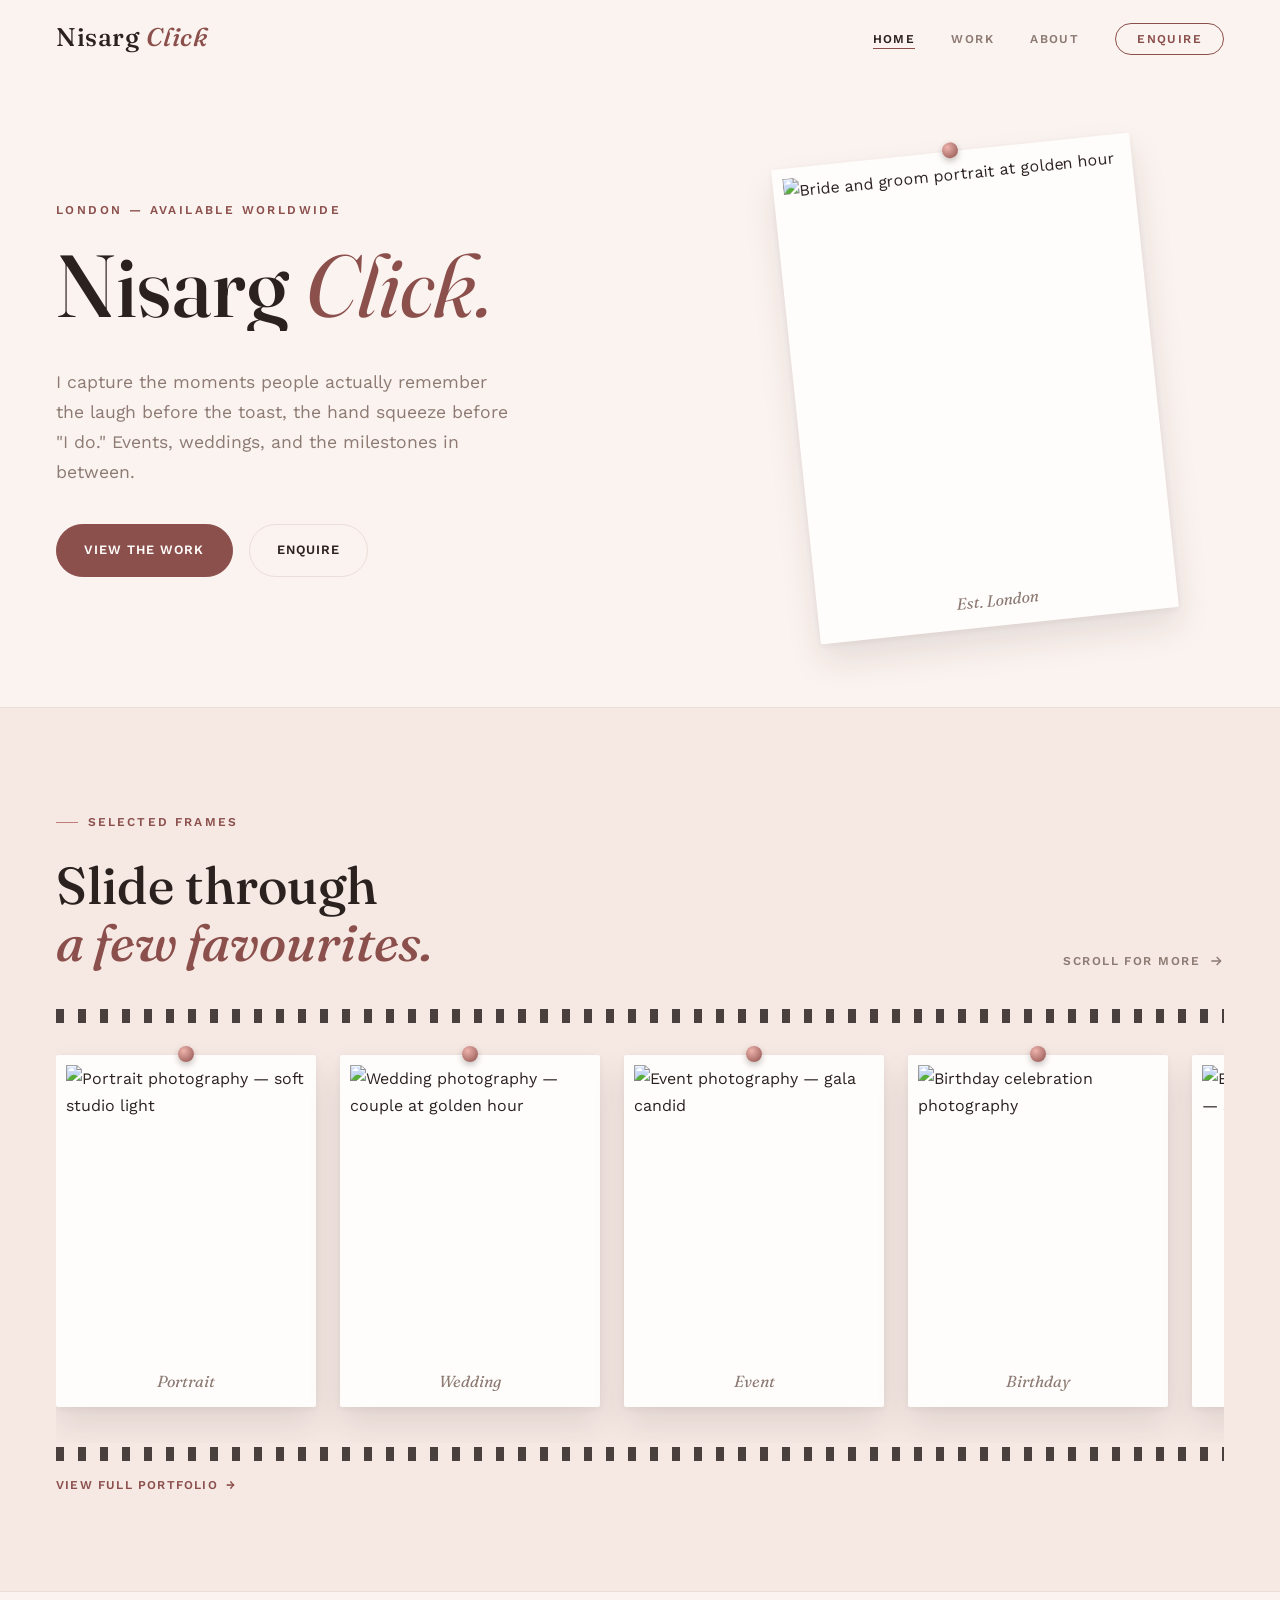
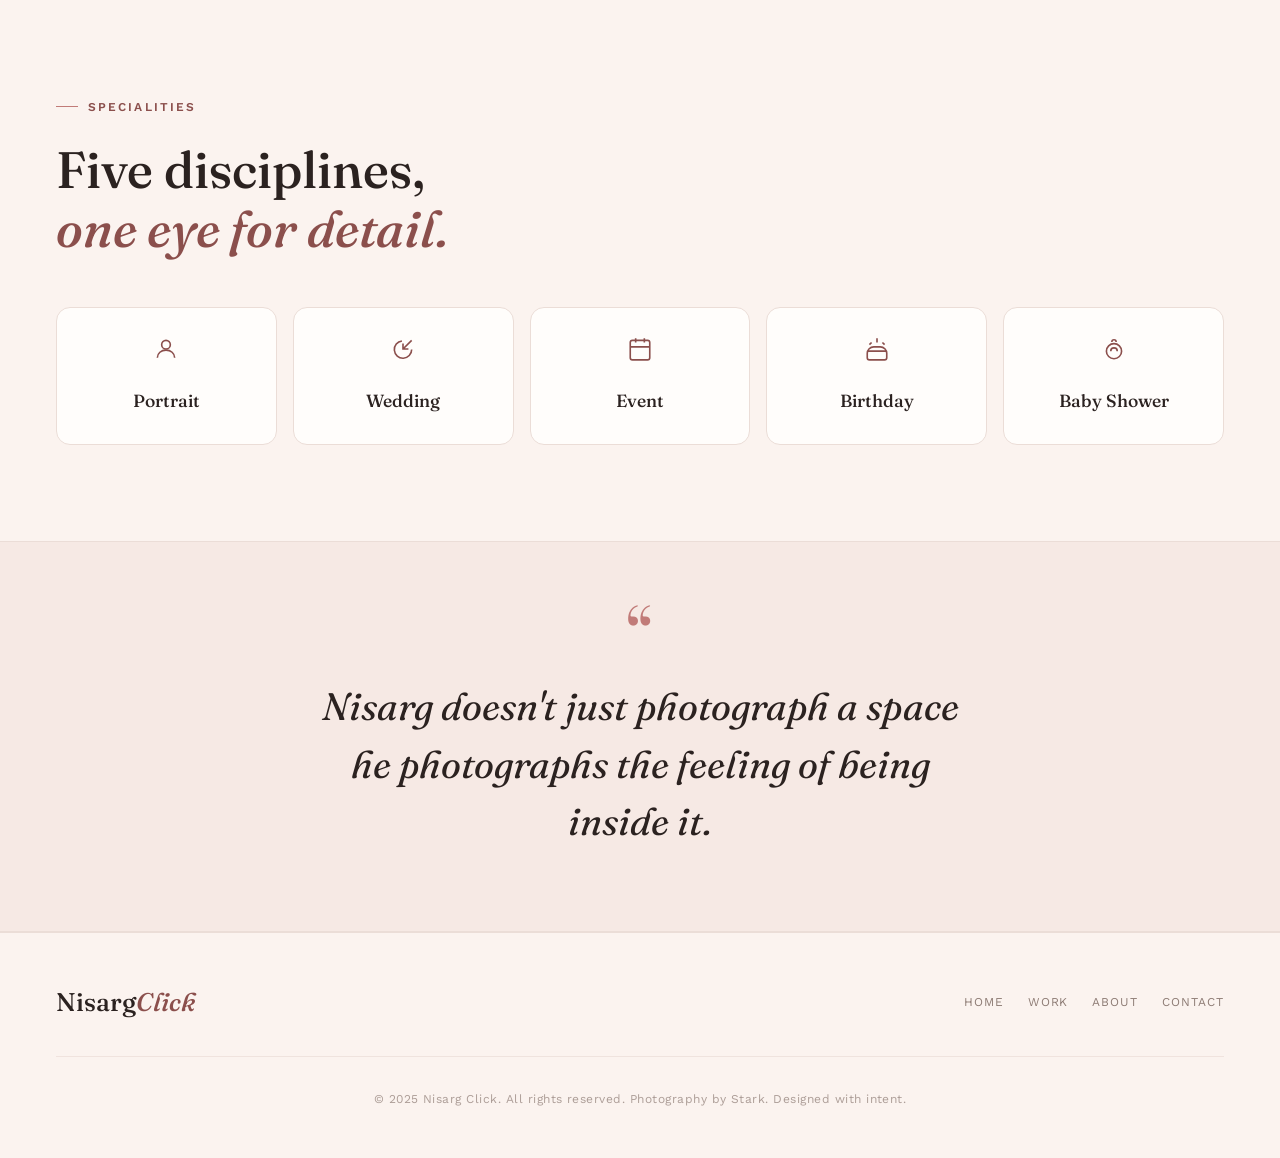
==== index.html @ e5331937 "Add files via upload" ====
<!DOCTYPE html>
<!--
  Nisarg CLICK — Photography Portfolio (v2 redesign)
  ====================================================
  Pages: index.html (Home) · portfolio.html (Work, filterable) · about.html (About + Contact)
  Palette: blush/rose on porcelain white. Type: Fraunces + Work Sans.
  Signature: instant-print photo frames + light-leak reveal + a literal
  scrollable 35mm "slide" filmstrip for featured work.
-->
<html lang="en">
<head>
  <meta charset="UTF-8" />
  <meta name="viewport" content="width=device-width, initial-scale=1.0" />
  <meta name="view-transition" content="same-origin" />

  <title>Nisarg Click | Professional Photography in London</title>
  <meta name="description" content="Nisarg Click — photography for portraits, weddings, events, birthdays, baby showers, and product. Based in London. Available worldwide." />
  <link rel="canonical" href="https://www.nisargclick.com/" />

  <meta property="og:type" content="website" />
  <meta property="og:title" content="Nisarg Click | Professional Photography" />
  <meta property="og:description" content="Photography for portraits, weddings, events, birthdays, baby showers, and product. Based in London." />
  <meta property="og:image" content="https://www.nisargclick.com/Weddings/1.avif" />
  <meta property="og:url" content="https://www.nisargclick.com/" />
  <meta property="og:site_name" content="Nisarg Click" />

  <meta name="twitter:card" content="summary_large_image" />
  <meta name="twitter:title" content="Nisarg Click | Professional Photography" />
  <meta name="twitter:description" content="Photography for portraits, weddings, events, birthdays, baby showers, and product." />
  <meta name="twitter:image" content="https://www.nisargclick.com/Weddings/1.avif" />

  <script type="application/ld+json">
  {
    "@context": "https://schema.org",
    "@type": ["LocalBusiness", "ProfessionalService"],
    "name": "Nisarg Click",
    "description": "Photography studio specialising in portraits, weddings, events, birthdays, baby showers, and product photography.",
    "url": "https://www.nisargclick.com/",
    "telephone": "+44 20 7946 0123",
    "email": "nisargclick@gmail.com",
    "address": {
      "@type": "PostalAddress",
      "streetAddress": "12 Mercer Street",
      "addressLocality": "London",
      "postalCode": "WC2H 9QA",
      "addressCountry": "GB"
    },
    "geo": { "@type": "GeoCoordinates", "latitude": 51.5138, "longitude": -0.1266 },
    "openingHours": "Mo-Fr 09:00-18:00",
    "priceRange": "£££",
    "sameAs": ["https://www.instagram.com/nisargclick/", "https://www.behance.net/nisargclick"]
  }
  </script>

  <link rel="preconnect" href="https://fonts.googleapis.com" />
  <link rel="preconnect" href="https://fonts.gstatic.com" crossorigin />
  <link href="https://fonts.googleapis.com/css2?family=Fraunces:ital,opsz,wght@0,9..144,300;0,9..144,400;0,9..144,500;0,9..144,600;1,9..144,400;1,9..144,500&family=Work+Sans:ital,wght@0,300;0,400;0,500;0,600;1,400&display=swap" rel="stylesheet" />

  <link rel="stylesheet" href="styles.css" />
</head>
<body>

  <!-- ─── NAVIGATION ─── -->
  <header class="site-nav" id="site-nav" role="banner" aria-label="Main navigation">
    <a href="index.html" class="nav-logo">Nisarg <em>Click</em></a>
    <nav aria-label="Primary">
      <ul class="nav-links" id="nav-links">
        <li><a href="index.html" class="active">Home</a></li>
        <li><a href="portfolio.html">Work</a></li>
        <li><a href="about.html">About</a></li>
        <li><a href="about.html#contact" class="nav-cta">Enquire</a></li>
      </ul>
    </nav>
    <button class="nav-toggle" id="nav-toggle" aria-label="Toggle menu" aria-expanded="false">
      <span></span><span></span><span></span>
    </button>
  </header>

  <main id="main">

    <!-- ─── HERO ─── -->
    <section class="hero" id="hero" aria-label="Hero — Nisarg Click Photography">
      <div class="container hero-grid">
        <div>
          <p class="hero-eyebrow" id="hero-eyebrow">London — Available Worldwide</p>
          <h1 class="hero-title" aria-label="Nisarg Click">
            <span class="word"><span class="word-inner" id="hw-1">Nisarg</span></span>&#32;
            <span class="word"><span class="word-inner" id="hw-2"><em>Click.</em></span></span>
          </h1>
          <p class="hero-tagline" id="hero-tagline">
            I capture the moments people actually remember the laugh before the 
            toast, the hand squeeze before "I do." Events, weddings, and the 
            milestones in between.
          </p>
          <div class="hero-actions" id="hero-actions">
            <a href="portfolio.html" class="btn btn-solid">View the Work</a>
            <a href="about.html#contact" class="btn btn-ghost">Enquire</a>
          </div>
        </div>

        <div class="hero-visual" id="hero-visual" style="--tilt:-3deg">
          <div class="print-frame">
            <div class="frame-inner">
              <img src="./Weddings/1.avif" alt="Bride and groom portrait at golden hour" loading="lazy" decoding="async" fetchpriority="high" width="800" height="1000" />
            </div>
            <div class="print-pin" aria-hidden="true"></div>
            <span class="print-caption">Est. London</span>
          </div>
        </div>
      </div>
    </section>

    <!-- ─── FILMSTRIP — FEATURED WORK ─── -->
    <section class="filmstrip-section" aria-label="Featured work, scrollable filmstrip">
      <div class="container">
        <div class="filmstrip-header">
          <div class="reveal">
            <span class="section-label">Selected Frames</span>
            <h2 class="filmstrip-title">Slide through<br><em>a few favourites.</em></h2>
          </div>
          <span class="filmstrip-hint reveal">
            Scroll for more
            <svg viewBox="0 0 24 24" fill="none" stroke="currentColor" stroke-width="2" aria-hidden="true"><path d="M5 12h14M13 6l6 6-6 6"/></svg>
          </span>
        </div>

        <div class="filmstrip-rail">
          <div class="filmstrip-track" role="list" aria-label="Scrollable featured images">

            <div class="filmstrip-frame" role="listitem">
              <div class="print-frame" style="--tilt:0deg">
                <div class="frame-inner">
                  <img src="./Portrait/2.avif" alt="Portrait photography — soft studio light" loading="lazy" decoding="async" fetchpriority="low" width="800" height="1000" />
                </div>
                <div class="print-pin" aria-hidden="true"></div>
                <span class="print-caption">Portrait</span>
              </div>
            </div>

            <div class="filmstrip-frame" role="listitem">
              <div class="print-frame" style="--tilt:0deg">
                <div class="frame-inner">
                  <img src="./Weddings/2.avif" alt="Wedding photography — couple at golden hour" loading="lazy" decoding="async" fetchpriority="low" width="800" height="1000" />
                </div>
                <div class="print-pin" aria-hidden="true"></div>
                <span class="print-caption">Wedding</span>
              </div>
            </div>

            <div class="filmstrip-frame" role="listitem">
              <div class="print-frame" style="--tilt:0deg">
                <div class="frame-inner">
                  <img src="./Event/1.jpg" alt="Event photography — gala candid" loading="lazy" decoding="async" fetchpriority="low" width="800" height="1000" />
                </div>
                <div class="print-pin" aria-hidden="true"></div>
                <span class="print-caption">Event</span>
              </div>
            </div>

            <div class="filmstrip-frame" role="listitem">
              <div class="print-frame" style="--tilt:0deg">
                <div class="frame-inner">
                  <img src="./Birthday/1.jpg" alt="Birthday celebration photography" loading="lazy" decoding="async" fetchpriority="low" width="800" height="1000" />
                </div>
                <div class="print-pin" aria-hidden="true"></div>
                <span class="print-caption">Birthday</span>
              </div>
            </div>

            <div class="filmstrip-frame" role="listitem">
              <div class="print-frame" style="--tilt:0deg">
                <div class="frame-inner">
                  <img src="./Baby/1.jpg" alt="Baby shower photography — soft pastel decor" loading="lazy" decoding="async" fetchpriority="low" width="800" height="1000" />
                </div>
                <div class="print-pin" aria-hidden="true"></div>
                <span class="print-caption">Baby Shower</span>
              </div>
            </div>

            <!-- <div class="filmstrip-frame" role="listitem">
              <div class="print-frame" style="--tilt:0deg">
                <div class="frame-inner">
                  <img src="./Product/4.jpg" alt="Product photography — minimal still life" loading="lazy" decoding="async" fetchpriority="low" width="800" height="1000" />
                </div>
                <div class="print-pin" aria-hidden="true"></div>
                <span class="print-caption">Product</span>
              </div>
            </div> -->

          </div>
        </div>

        <div class="featured-header" style="margin-top:1rem;margin-bottom:0">
          <a href="portfolio.html" class="view-all reveal">View full portfolio</a>
        </div>
      </div>
    </section>

    <!-- ─── SERVICES TEASER ─── -->
    <section class="svc-teaser" id="services" aria-label="Photography specialities">
      <div class="container">
        <div class="svc-teaser-header reveal">
          <span class="section-label">Specialities</span>
          <h2 class="svc-teaser-title">Five disciplines,<br><em>one eye for detail.</em></h2>
        </div>

        <div class="svc-strip reveal-group">
          <div class="svc-chip reveal">
            <svg class="svc-chip-icon" viewBox="0 0 24 24" fill="none" stroke="currentColor" stroke-width="1.5" aria-hidden="true"><circle cx="12" cy="8" r="4"/><path d="M4 20c0-4 3.6-7 8-7s8 3 8 7"/></svg>
            <div class="svc-chip-name">Portrait</div>
          </div>
          <div class="svc-chip reveal">
            <svg class="svc-chip-icon" viewBox="0 0 24 24" fill="none" stroke="currentColor" stroke-width="1.5" aria-hidden="true"><path d="M20 12.5a8 8 0 1 1-9-7.94M20 4l-8 8m0-5v5h5"/></svg>
            <div class="svc-chip-name">Wedding</div>
          </div>
          <div class="svc-chip reveal">
            <svg class="svc-chip-icon" viewBox="0 0 24 24" fill="none" stroke="currentColor" stroke-width="1.5" aria-hidden="true"><path d="M8 2v4m8-4v4M3 10h18M5 4h14a2 2 0 0 1 2 2v14a2 2 0 0 1-2 2H5a2 2 0 0 1-2-2V6a2 2 0 0 1 2-2z"/></svg>
            <div class="svc-chip-name">Event</div>
          </div>
          <div class="svc-chip reveal">
            <svg class="svc-chip-icon" viewBox="0 0 24 24" fill="none" stroke="currentColor" stroke-width="1.5" aria-hidden="true"><path d="M12 2v4M5 8l2-2M19 8l-2-2M3 14h18M5 22h14a2 2 0 0 0 2-2v-4a6 6 0 0 0-6-6h-6a6 6 0 0 0-6 6v4a2 2 0 0 0 2 2z"/></svg>
            <div class="svc-chip-name">Birthday</div>
          </div>
          <div class="svc-chip reveal">
            <svg class="svc-chip-icon" viewBox="0 0 24 24" fill="none" stroke="currentColor" stroke-width="1.5" aria-hidden="true"><circle cx="12" cy="14" r="7"/><path d="M9 14a3 3 0 0 1 6 0M10 5.5c0-1 .9-2 2-2s2 1 2 2"/></svg>
            <div class="svc-chip-name">Baby Shower</div>
          </div>
          <!-- <div class="svc-chip reveal">
            <svg class="svc-chip-icon" viewBox="0 0 24 24" fill="none" stroke="currentColor" stroke-width="1.5" aria-hidden="true"><rect x="2" y="7" width="20" height="14" rx="2"/><path d="M16 7V5a2 2 0 0 0-2-2h-4a2 2 0 0 0-2 2v2"/></svg>
            <div class="svc-chip-name">Product</div>
          </div> -->
        </div>
      </div>
    </section>

    <!-- ─── QUOTE ─── -->
    <aside class="quote-band" aria-label="Client testimonial">
      <blockquote class="reveal">
        <span class="quote-mark" aria-hidden="true">&ldquo;</span>
        <p class="quote-text">
          Nisarg doesn't just photograph a space he photographs the feeling of being inside it.
        </p>
      </blockquote>
    </aside>

  </main>

  <!-- ─── FOOTER ─── -->
  <footer class="site-footer" role="contentinfo" aria-label="Site footer">
    <div class="container">
      <div class="footer-inner">
        <div class="footer-logo">Nisarg<em>Click</em></div>
        <nav class="footer-nav" aria-label="Footer navigation">
          <a href="index.html">Home</a>
          <a href="portfolio.html">Work</a>
          <a href="about.html">About</a>
          <a href="about.html#contact">Contact</a>
        </nav>
      </div>
      <p class="footer-copy">
        &copy; 2025 Nisarg Click. All rights reserved. Photography by Stark. Designed with intent.
      </p>
    </div>
  </footer>

  <script src="script.js"></script>
</body>
</html>
---- styles.css ----
/* STARK CLICK — styles.css (v2 redesign)
   ==========================================================
   DESIGN RATIONALE
   Palette: warm blush/rose on a porcelain-white ground — no dark
   hero, no dark bands. Deep rose (#8B4F4C) carries all emphasis.
   Type: Fraunces (soft-serif, wonky italic) for display, Work Sans
   for body/UI — deliberately different pairing from the v1 site.
   Signature: every photograph sits in an "instant print" frame —
   cream border, alternating tilt, a small pin dot — and reveals
   itself with a warm light-leak sweep as it loads, instead of a
   flat fade. The portfolio/featured work is browsed as a literal
   scrollable 35mm slide filmstrip (sprocket holes and all) — a
   direct, literal answer to "scroll slides."
   ========================================================== */

:root{
  --bg:#FBF3EF;--paper:#FFFDFB;--panel:#F6E9E4;
  --ink:#2B2220;--mid:#8C7A73;
  --rose:#C17B78;--rose-dk:#8B4F4C;--rose-lt:#F2DAD6;
  --gold:#C9A063;--rule:#EBDDD7;
  --fd:'Fraunces',Georgia,serif;--fb:'Work Sans',system-ui,sans-serif;
  --g:clamp(1.5rem,5vw,3.5rem);--max:1360px;
  --e:cubic-bezier(.16,1,.3,1);
}

*,*::before,*::after{box-sizing:border-box;margin:0;padding:0}
html{scroll-behavior:smooth;-webkit-text-size-adjust:100%}
body{background:var(--bg);color:var(--ink);font-family:var(--fb);font-weight:400;font-size:1rem;line-height:1.7}
img{display:block;max-width:100%;height:auto}
a{color:inherit;text-decoration:none}
ul,ol{list-style:none}
button,input,textarea,select{font-family:inherit;font-size:inherit}
:focus-visible{outline:2px solid var(--rose-dk);outline-offset:3px}

/* LAYOUT */
.container{width:100%;max-width:var(--max);margin-inline:auto;padding-inline:var(--g)}
.section-label{display:inline-flex;align-items:center;gap:.6rem;font-family:var(--fb);font-size:.75rem;font-weight:600;letter-spacing:.18em;text-transform:uppercase;color:var(--rose-dk);margin-bottom:1.5rem}
.section-label::before{content:'';width:22px;height:1px;background:var(--rose)}

/* REVEAL */
.reveal{opacity:0;transform:translateY(22px);transition:opacity .7s var(--e),transform .7s var(--e)}
.reveal.is-visible{opacity:1;transform:none}
.reveal-group .reveal:nth-child(2){transition-delay:80ms}
.reveal-group .reveal:nth-child(3){transition-delay:160ms}
.reveal-group .reveal:nth-child(4){transition-delay:240ms}
.reveal-group .reveal:nth-child(5){transition-delay:320ms}
.reveal-group .reveal:nth-child(6){transition-delay:400ms}
@media(prefers-reduced-motion:reduce){
  html{scroll-behavior:auto}
  .reveal{transition:none;opacity:1;transform:none}
  .print-frame img{transition:none!important;opacity:1!important;transform:none!important}
  .frame-inner::before,.frame-inner::after{animation:none!important;opacity:0!important}
  .filmstrip-track{animation:none!important}
}

/* VIEW TRANSITIONS */
@media not (prefers-reduced-motion:reduce){
  ::view-transition-old(root){animation:page-fade-out .35s var(--e) both}
  ::view-transition-new(root){animation:page-fade-in .5s var(--e) both}
}
@keyframes page-fade-out{to{opacity:0}}
@keyframes page-fade-in{from{opacity:0;transform:translateY(10px)}}

/* ===== INSTANT-PRINT FRAME (signature element) ===== */
.print-frame{position:relative;background:var(--paper);padding:10px 10px 42px;border-radius:2px;
  box-shadow:0 18px 34px rgba(43,34,32,.10),0 2px 6px rgba(43,34,32,.06);
  transform:rotate(var(--tilt,-1.4deg));transition:transform .45s var(--e),box-shadow .45s var(--e);}
.print-frame:nth-child(2n){--tilt:1.6deg}
.print-frame:nth-child(3n){--tilt:-.8deg}
.print-frame:hover{transform:rotate(0deg) translateY(-6px);box-shadow:0 28px 54px rgba(43,34,32,.16),0 4px 10px rgba(43,34,32,.08)}
.print-frame .frame-inner{position:relative;overflow:hidden;aspect-ratio:4/5}
.print-frame .frame-inner img{width:100%;height:100%;object-fit:cover;opacity:0;transform:scale(1.05);
  transition:opacity .6s var(--e),transform 1s var(--e)}
.print-frame.img-ready .frame-inner img{opacity:1;transform:scale(1)}
.print-frame .frame-inner::before{content:'';position:absolute;inset:0;z-index:1;
  background:linear-gradient(100deg,var(--panel) 30%,var(--rose-lt) 50%,var(--panel) 70%);
  background-size:220% 100%;animation:shimmer 1.7s ease-in-out infinite;opacity:1;transition:opacity .4s ease}
.print-frame.img-ready .frame-inner::before{opacity:0;pointer-events:none}
.print-frame .frame-inner::after{content:'';position:absolute;inset:0;z-index:2;pointer-events:none;
  background:linear-gradient(120deg,transparent 32%,rgba(201,160,99,.55) 48%,rgba(193,123,120,.62) 52%,transparent 68%);
  background-size:300% 300%;background-position:130% -30%;mix-blend-mode:soft-light;opacity:0}
.print-frame.revealing .frame-inner::after{opacity:1;animation:lightleak .95s var(--e) forwards}
@keyframes shimmer{0%{background-position:200% 0}100%{background-position:-200% 0}}
@keyframes lightleak{from{background-position:130% -30%;opacity:1}to{background-position:-30% 130%;opacity:0}}
.print-pin{position:absolute;top:-9px;left:50%;transform:translateX(-50%);width:16px;height:16px;border-radius:50%;
  background:radial-gradient(circle at 35% 30%,#EFB3AC,var(--rose-dk));box-shadow:0 3px 6px rgba(43,34,32,.28);z-index:3}
.print-caption{position:absolute;bottom:12px;left:0;right:0;text-align:center;font-family:var(--fd);font-style:italic;
  font-size:1rem;color:var(--mid)}

/* NAV */
.site-nav{position:fixed;top:0;left:0;right:0;z-index:100;padding:1rem var(--g);display:flex;align-items:center;
  justify-content:space-between;background:rgba(251,243,239,0);border-bottom:1px solid transparent;
  transition:background .3s,border-color .3s}
.site-nav.scrolled{background:rgba(251,243,239,.94);backdrop-filter:blur(6px);border-color:var(--rule)}
.nav-logo{font-family:var(--fd);font-size:1.6rem;font-weight:500;letter-spacing:.02em;color:var(--ink)}
.nav-logo em{font-style:italic;color:var(--rose-dk)}
.nav-links{display:flex;gap:2.25rem;align-items:center}
.nav-links a{position:relative;font-size:.75rem;font-weight:600;letter-spacing:.12em;text-transform:uppercase;color:var(--mid);
  transition:color .2s;padding-bottom:.2rem}
.nav-links a::after{content:'';position:absolute;left:0;right:100%;bottom:0;height:1px;background:var(--rose-dk);transition:right .3s var(--e)}
.nav-links a:hover,.nav-links a.active{color:var(--ink)}
.nav-links a:hover::after,.nav-links a.active::after{right:0}
.nav-cta{padding:.5rem 1.3rem!important;border:1px solid var(--rose-dk);border-radius:999px;color:var(--rose-dk)!important;
  transition:background .2s,color .2s!important}
.nav-cta::after{display:none}
.nav-cta:hover{background:var(--rose-dk);color:var(--paper)!important}
.nav-toggle{display:none;flex-direction:column;gap:5px;background:none;border:none;padding:.5rem;cursor:pointer}
.nav-toggle span{display:block;width:24px;height:1px;background:var(--ink)}
@media(max-width:768px){
  .nav-links{position:fixed;top:0;left:0;right:0;bottom:0;width:100%;height:100vh;height:100dvh;
    background:var(--bg);flex-direction:column;justify-content:center;align-items:center;
    gap:2rem;opacity:0;pointer-events:none;transition:opacity .3s;z-index:99;overflow-y:auto}
  .nav-links.open{opacity:1;pointer-events:all}
  .nav-links a{font-size:1.125rem}
  .nav-toggle{display:flex;position:relative;z-index:200}
}
body.nav-open{position:fixed;top:var(--scroll-lock-y,0);left:0;right:0;width:100%}

/* PAGE HERO (interior pages) */
.page-hero{padding-top:160px;padding-bottom:3.5rem}
.page-hero-title{font-family:var(--fd);font-size:clamp(2.6rem,6vw,4.75rem);font-weight:500;line-height:1.05;margin-bottom:1.1rem}
.page-hero-title em{font-style:italic;font-weight:400;color:var(--rose-dk)}
.page-hero-sub{max-width:560px;color:var(--mid);font-size:1.1rem;line-height:1.8}

/* HOME HERO */
.hero{position:relative;padding-top:150px;padding-bottom:clamp(3rem,8vw,5rem);overflow:hidden}
.hero-grid{display:grid;grid-template-columns:1.1fr .9fr;gap:clamp(2rem,6vw,4rem);align-items:center}
@media(max-width:900px){.hero-grid{grid-template-columns:1fr}}
.hero-eyebrow{font-size:.75rem;font-weight:600;letter-spacing:.2em;text-transform:uppercase;color:var(--rose-dk);
  margin-bottom:1.25rem;opacity:0;transform:translateY(12px);transition:opacity .7s var(--e) .1s,transform .7s var(--e) .1s}
.hero-eyebrow.animate-in{opacity:1;transform:none}
.hero-title{font-family:var(--fd);font-size:clamp(2.9rem,7vw,5.5rem);font-weight:500;line-height:1.02;margin-bottom:1.5rem}
.hero-title .word{display:inline-block;overflow:hidden}
.hero-title .word-inner{display:block;opacity:0;transform:translateY(56px);transition:opacity 1s var(--e),transform 1s var(--e)}
.hero-title .word:nth-child(1) .word-inner{transition-delay:.2s}
.hero-title .word:nth-child(2) .word-inner{transition-delay:.34s}
.hero-title .word-inner.animate-in{opacity:1;transform:none}
.hero-title em{font-style:italic;font-weight:400;color:var(--rose-dk)}
.hero-tagline{font-size:1.1rem;color:var(--mid);max-width:460px;margin-bottom:2.25rem;
  opacity:0;transform:translateY(14px);transition:opacity .7s var(--e) .75s,transform .7s var(--e) .75s}
.hero-tagline.animate-in{opacity:1;transform:none}
.hero-actions{display:flex;gap:1rem;flex-wrap:wrap;opacity:0;transform:translateY(14px);
  transition:opacity .7s var(--e) .9s,transform .7s var(--e) .9s}
.hero-actions.animate-in{opacity:1;transform:none}
.btn{display:inline-flex;align-items:center;gap:.6rem;padding:.9rem 1.7rem;border-radius:999px;font-size:.8rem;
  font-weight:600;letter-spacing:.08em;text-transform:uppercase;transition:background .2s,color .2s,border-color .2s,gap .2s}
.btn-solid{background:var(--rose-dk);color:var(--paper);border:1px solid var(--rose-dk)}
.btn-solid:hover{background:#733d3a;border-color:#733d3a;gap:.85rem}
.btn-ghost{background:transparent;color:var(--ink);border:1px solid var(--rule)}
.btn-ghost:hover{border-color:var(--rose-dk);color:var(--rose-dk)}
.hero-visual{position:relative;display:flex;justify-content:center;opacity:0;transform:translateY(24px) rotate(-3deg);
  transition:opacity 1s var(--e) .4s,transform 1s var(--e) .4s}
.hero-visual.animate-in{opacity:1;transform:rotate(var(--tilt,-2.5deg))}
.hero-visual .print-frame{width:min(360px,80vw)}
.hero-visual .print-frame:hover{transform:rotate(0deg) translateY(-6px)}

/* FILMSTRIP (signature "scroll slides" gallery) */
.filmstrip-section{padding-block:clamp(4rem,10vw,6rem);background:var(--panel);border-block:1px solid var(--rule)}
.filmstrip-header{display:flex;align-items:flex-end;justify-content:space-between;gap:2rem;flex-wrap:wrap;margin-bottom:2.5rem}
.filmstrip-title{font-family:var(--fd);font-size:clamp(2.2rem,4.5vw,3.25rem);font-weight:500;line-height:1.1}
.filmstrip-title em{font-style:italic;color:var(--rose-dk)}
.filmstrip-hint{font-size:.75rem;font-weight:600;letter-spacing:.12em;text-transform:uppercase;color:var(--mid);
  display:flex;align-items:center;gap:.5rem}
.filmstrip-hint svg{width:16px;height:16px;animation:nudge 1.6s ease-in-out infinite}
@keyframes nudge{0%,100%{transform:translateX(0)}50%{transform:translateX(6px)}}
.filmstrip-rail{position:relative;padding-block:1rem}
.filmstrip-rail::before,.filmstrip-rail::after{content:'';position:absolute;left:0;right:0;height:14px;
  background-image:repeating-linear-gradient(to right,var(--ink) 0 8px,transparent 8px 22px);
  background-position:center;opacity:.85}
.filmstrip-rail::before{top:-2px}
.filmstrip-rail::after{bottom:-2px}
.filmstrip-track{display:flex;gap:1.5rem;overflow-x:auto;scroll-snap-type:x proximity;padding:1.75rem .25rem 2.25rem;
  scrollbar-width:thin;scrollbar-color:var(--rose) transparent}
.filmstrip-track::-webkit-scrollbar{height:6px}
.filmstrip-track::-webkit-scrollbar-thumb{background:var(--rose);border-radius:999px}
.filmstrip-frame{flex:0 0 auto;width:min(260px,60vw);scroll-snap-align:start}
.filmstrip-frame .print-frame{width:100%;--tilt:0deg}
.filmstrip-frame .print-frame:hover{transform:translateY(-6px)}

/* SERVICES / SPECIALITIES */
.svc-teaser{padding-block:clamp(4rem,12vw,6rem)}
.svc-teaser-header{max-width:600px;margin-bottom:3rem}
.svc-teaser-title{font-family:var(--fd);font-size:clamp(2.4rem,4vw,3.4rem);font-weight:500;line-height:1.15}
.svc-teaser-title em{font-style:italic;color:var(--rose-dk)}
.svc-strip{display:grid;grid-template-columns:repeat(auto-fit,minmax(150px,1fr));gap:1rem}
.svc-chip{background:var(--paper);border:1px solid var(--rule);border-radius:14px;padding:1.75rem 1.25rem;text-align:center;
  transition:transform .3s var(--e),box-shadow .3s,border-color .3s;cursor:default}
.svc-chip:hover{transform:translateY(-4px);box-shadow:0 16px 34px rgba(43,34,32,.08);border-color:var(--rose-lt)}
.svc-chip-icon{width:26px;height:26px;margin:0 auto 1rem;color:var(--rose-dk)}
.svc-chip-name{font-family:var(--fd);font-size:1.1rem;font-weight:500}

/* SERVICES (about page, full cards) */
.services{padding-block:clamp(4rem,12vw,8rem)}
.services-header{max-width:600px;margin-bottom:4rem}
.services-title{font-family:var(--fd);font-size:clamp(2.4rem,4vw,3.4rem);font-weight:500;line-height:1.15}
.services-title em{font-style:italic;color:var(--rose-dk)}
.services-grid{display:grid;grid-template-columns:repeat(auto-fit,minmax(260px,1fr));gap:1.25rem}
.service-card{background:var(--paper);border:1px solid var(--rule);border-radius:16px;padding:2rem;
  transition:transform .3s var(--e),box-shadow .3s,border-color .3s}
.service-card:hover{transform:translateY(-4px);box-shadow:0 18px 38px rgba(43,34,32,.09);border-color:var(--rose-lt)}
.service-icon{width:30px;height:30px;margin-bottom:1.5rem;color:var(--rose-dk)}
.service-name{font-family:var(--fd);font-size:1.6rem;font-weight:500;margin-bottom:.75rem}
.service-desc{font-size:.875rem;color:var(--mid);line-height:1.75}
.service-tag-list{display:flex;flex-wrap:wrap;gap:.5rem;margin-top:1.25rem}
.service-tag{font-size:.7rem;font-weight:600;letter-spacing:.08em;text-transform:uppercase;color:var(--rose-dk);
  background:var(--rose-lt);padding:4px .7rem;border-radius:999px}

/* QUOTE */
.quote-band{background:var(--panel);padding-block:5rem;text-align:center;border-block:1px solid var(--rule)}
.quote-band blockquote{max-width:760px;margin-inline:auto;padding-inline:var(--g)}
.quote-mark{font-family:var(--fd);font-size:5rem;line-height:.4;color:var(--rose);display:block;margin-bottom:1.5rem}
.quote-text{font-family:var(--fd);font-style:italic;font-size:clamp(1.4rem,3vw,2.4rem);font-weight:400;color:var(--ink);
  line-height:1.5}

/* FEATURED HEADER (used on portfolio + home teaser) */
.featured-header{display:flex;align-items:flex-end;justify-content:space-between;margin-bottom:3rem;gap:2rem;flex-wrap:wrap}
.view-all{font-size:.75rem;font-weight:600;letter-spacing:.1em;text-transform:uppercase;color:var(--rose-dk);
  display:flex;align-items:center;gap:.5rem;white-space:nowrap;transition:gap .2s}
.view-all::after{content:'→';transition:transform .2s}
.view-all:hover{gap:.85rem}

/* PORTFOLIO FILTERS */
.filter-bar{display:flex;gap:.75rem;flex-wrap:wrap;padding-block:2.5rem;border-bottom:1px solid var(--rule)}
.filter-btn{font-size:.75rem;font-weight:600;letter-spacing:.08em;text-transform:uppercase;padding:.5rem 1.3rem;
  border:1px solid var(--rule);border-radius:999px;background:var(--paper);color:var(--mid);cursor:pointer;
  transition:background .2s,color .2s,border-color .2s}
.filter-btn:hover{border-color:var(--rose);color:var(--rose-dk)}
.filter-btn.active{background:var(--rose-dk);border-color:var(--rose-dk);color:var(--paper)}
.filter-count{font-size:.75rem;color:var(--mid);letter-spacing:.06em;text-transform:uppercase;align-self:center;margin-left:auto}
.filter-grid{display:grid;grid-template-columns:repeat(3,1fr);gap:clamp(1.25rem,2.5vw,2rem);padding-block:3.5rem}
.filter-grid .print-frame.is-hidden{display:none}
@media(max-width:900px){.filter-grid{grid-template-columns:repeat(2,1fr)}}
@media(max-width:560px){.filter-grid{grid-template-columns:1fr}.filter-count{margin-left:0;width:100%}}

/* ABOUT */
.about{padding-block:clamp(4rem,12vw,8rem)}
.about-inner{display:grid;grid-template-columns:.85fr 1.15fr;gap:clamp(3rem,8vw,6rem);align-items:center}
@media(max-width:768px){.about-inner{grid-template-columns:1fr}}
.about-image .print-frame{max-width:380px;margin-inline:auto}
.about-heading{font-family:var(--fd);font-size:clamp(2.4rem,4vw,3.4rem);font-weight:500;line-height:1.15;margin-bottom:1.5rem}
.about-heading em{font-style:italic;color:var(--rose-dk)}
.about-body{color:var(--mid);line-height:1.85;margin-bottom:2rem}
.about-body p+p{margin-top:1rem}
.about-stat-row{display:flex;gap:2rem;border-top:1px solid var(--rule);padding-top:2rem;margin-top:2rem;flex-wrap:wrap}
.about-stat{flex:1;min-width:90px}
.stat-number{font-family:var(--fd);font-size:2.5rem;font-weight:500;line-height:1;margin-bottom:.25rem;color:var(--rose-dk)}
.stat-label{font-size:.75rem;font-weight:600;letter-spacing:.1em;text-transform:uppercase;color:var(--mid)}

/* CONTACT */
.contact{padding-block:clamp(4rem,12vw,8rem);background:var(--panel);border-top:1px solid var(--rule)}
.contact-inner{display:grid;grid-template-columns:1fr 1.35fr;gap:clamp(3rem,8vw,6rem);align-items:start}
@media(max-width:768px){.contact-inner{grid-template-columns:1fr}}
.contact-heading{font-family:var(--fd);font-size:clamp(2.4rem,4vw,3.4rem);font-weight:500;line-height:1.15;margin-bottom:1.5rem}
.contact-heading em{font-style:italic;color:var(--rose-dk)}
.contact-subtext{color:var(--mid);margin-bottom:2.5rem;line-height:1.8}
.contact-detail{display:flex;flex-direction:column;gap:1rem;margin-bottom:2.5rem}
.contact-row{display:flex;align-items:center;gap:1rem}
.contact-row svg{width:18px;height:18px;color:var(--rose-dk);flex-shrink:0}
.contact-row span,.contact-row a{font-size:.875rem;color:var(--mid);transition:color .2s}
.contact-row a:hover{color:var(--rose-dk)}
.social-links{display:flex;gap:1.25rem;flex-wrap:wrap}
.social-link{font-size:.75rem;font-weight:600;letter-spacing:.1em;text-transform:uppercase;color:var(--ink);
  display:flex;align-items:center;gap:.5rem;transition:color .2s,gap .2s}
.social-link:hover{color:var(--rose-dk);gap:.75rem}
.contact-form{display:flex;flex-direction:column;gap:1.25rem;background:var(--paper);padding:clamp(1.5rem,4vw,2.5rem);
  border-radius:20px;border:1px solid var(--rule)}
.form-row{display:grid;grid-template-columns:1fr 1fr;gap:1.25rem}
@media(max-width:480px){.form-row{grid-template-columns:1fr}}
.form-group{display:flex;flex-direction:column;gap:.5rem}
.form-group label{font-size:.75rem;font-weight:600;letter-spacing:.1em;text-transform:uppercase;color:var(--mid)}
.form-group input,.form-group select,.form-group textarea{background:var(--bg);border:1px solid var(--rule);
  border-radius:10px;padding:.9rem 1.1rem;color:var(--ink);font-size:.875rem;outline:none;
  transition:border-color .2s,box-shadow .2s;appearance:none}
.form-group input:focus,.form-group select:focus,.form-group textarea:focus{border-color:var(--rose);
  box-shadow:0 0 0 3px var(--rose-lt)}
.form-group textarea{resize:vertical;min-height:120px}
.form-submit{display:inline-flex;align-items:center;gap:.75rem;padding:1rem 2rem;background:var(--rose-dk);color:var(--paper);
  font-size:.75rem;font-weight:600;letter-spacing:.1em;text-transform:uppercase;border:1px solid var(--rose-dk);
  border-radius:999px;cursor:pointer;transition:background .2s,gap .2s;align-self:flex-start}
.form-submit:hover{background:#733d3a;border-color:#733d3a;gap:1rem}

/* FOOTER */
.site-footer{background:var(--bg);padding-block:3rem;border-top:1px solid var(--rule)}
.footer-inner{display:flex;align-items:center;justify-content:space-between;gap:1.5rem;flex-wrap:wrap}
.footer-logo{font-family:var(--fd);font-size:1.6rem;font-weight:500;color:var(--ink)}
.footer-logo em{font-style:italic;color:var(--rose-dk)}
.footer-nav{display:flex;gap:1.5rem;flex-wrap:wrap}
.footer-nav a{font-size:.75rem;letter-spacing:.08em;text-transform:uppercase;color:var(--mid);transition:color .2s}
.footer-nav a:hover{color:var(--rose-dk)}
.footer-copy{width:100%;text-align:center;font-size:.75rem;color:var(--mid);opacity:.7;margin-top:2rem;padding-top:2rem;
  border-top:1px solid var(--rule);letter-spacing:.04em}
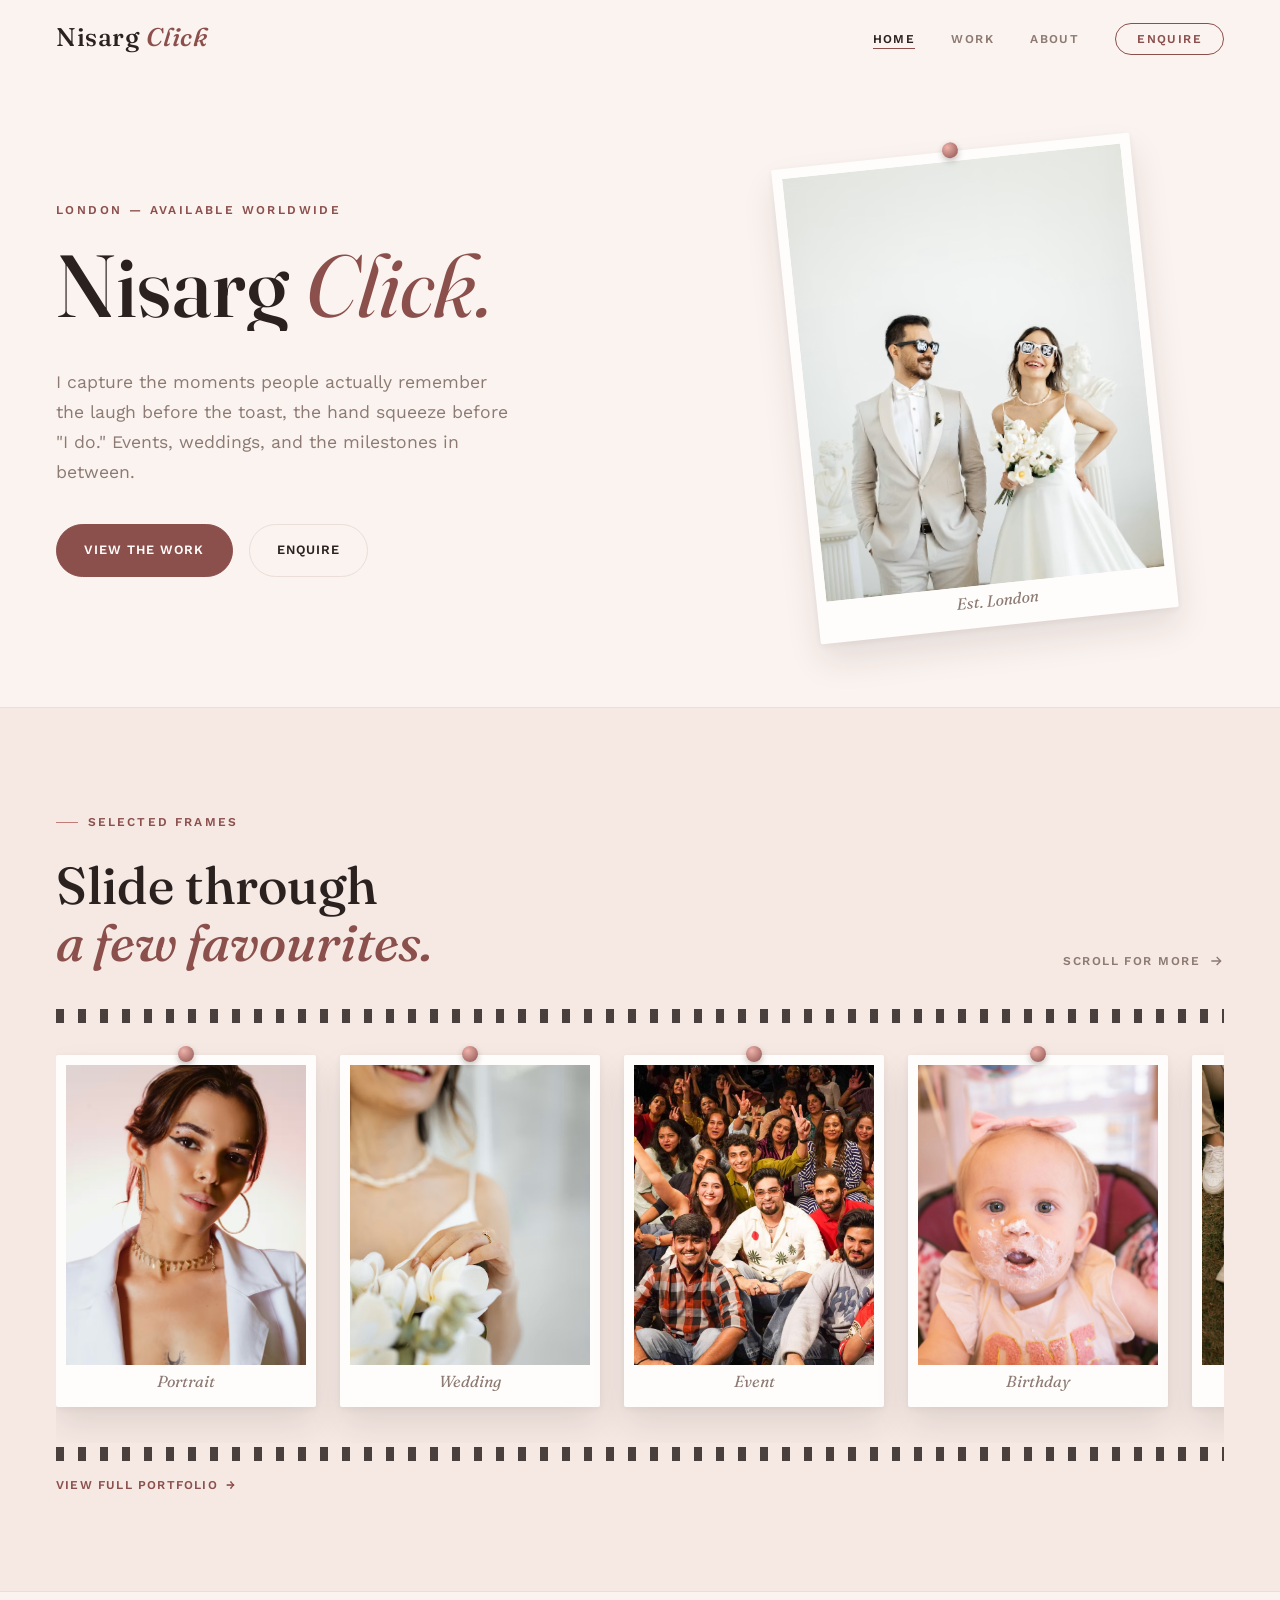
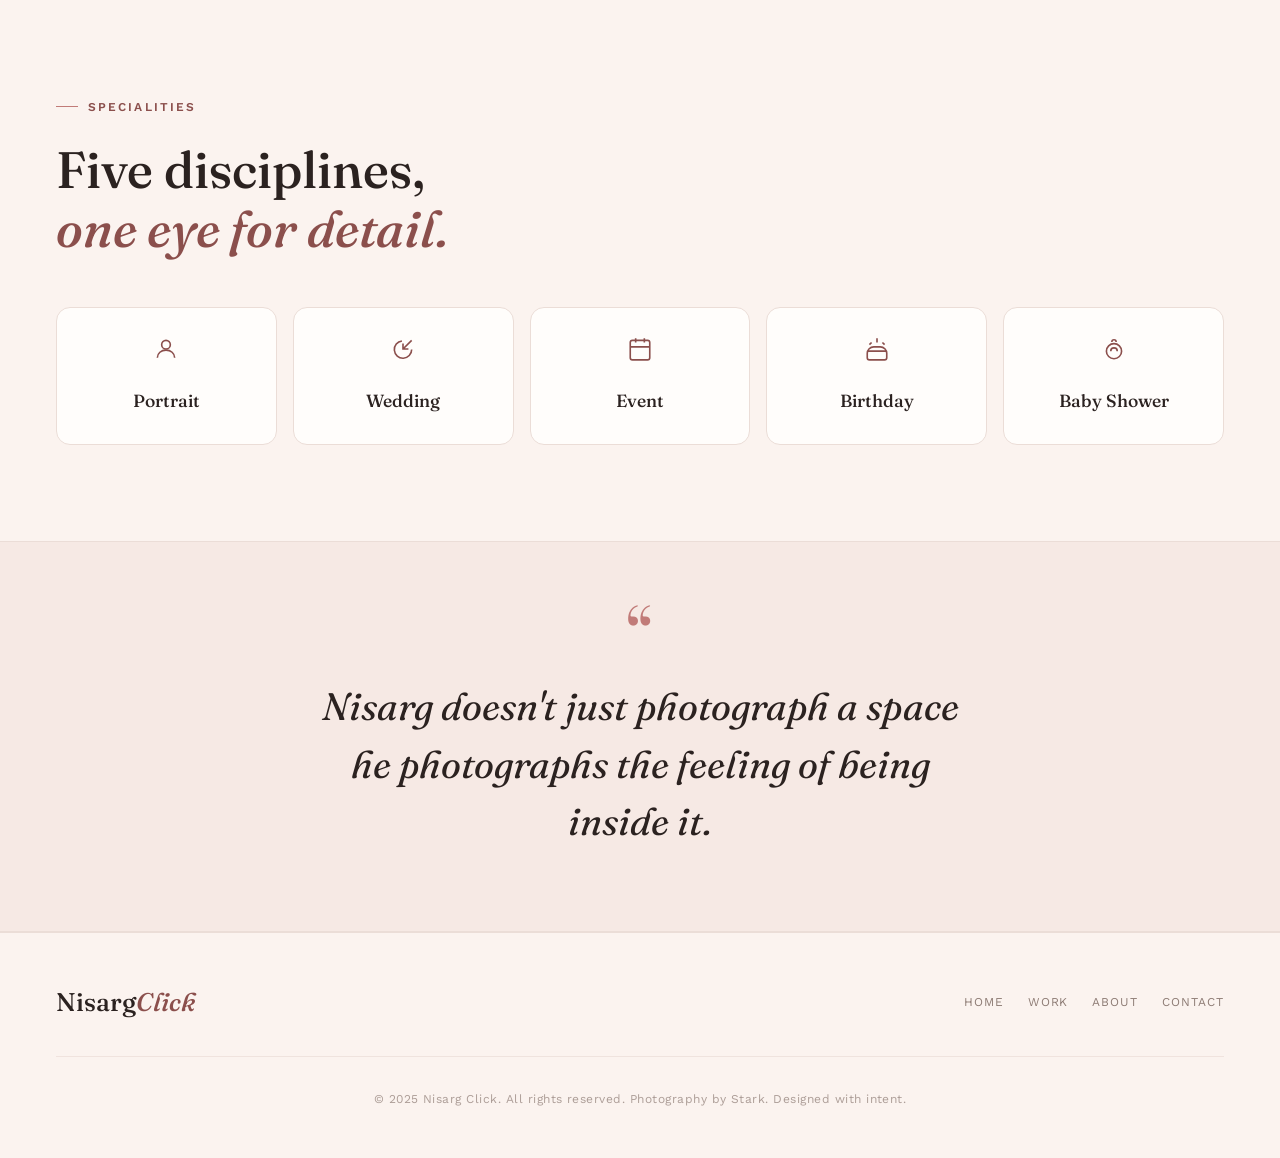
==== commit e4b62337: "Update photography website" ====
--- a/index.html
+++ b/index.html
@@ -14,19 +14,19 @@
   <meta name="view-transition" content="same-origin" />
 
   <title>Nisarg Click | Professional Photography in London</title>
-  <meta name="description" content="Nisarg Click — photography for portraits, weddings, events, birthdays, baby showers, and product. Based in London. Available worldwide." />
+  <meta name="description" content="Nisarg Click — photography for portraits, weddings, events, birthdays, and baby showers. Based in London. Available worldwide." />
   <link rel="canonical" href="https://www.nisargclick.com/" />
 
   <meta property="og:type" content="website" />
   <meta property="og:title" content="Nisarg Click | Professional Photography" />
-  <meta property="og:description" content="Photography for portraits, weddings, events, birthdays, baby showers, and product. Based in London." />
+  <meta property="og:description" content="Photography for portraits, weddings, events, birthdays, and baby showers. Based in London." />
   <meta property="og:image" content="https://www.nisargclick.com/Weddings/1.avif" />
   <meta property="og:url" content="https://www.nisargclick.com/" />
   <meta property="og:site_name" content="Nisarg Click" />
 
   <meta name="twitter:card" content="summary_large_image" />
   <meta name="twitter:title" content="Nisarg Click | Professional Photography" />
-  <meta name="twitter:description" content="Photography for portraits, weddings, events, birthdays, baby showers, and product." />
+  <meta name="twitter:description" content="Photography for portraits, weddings, events, birthdays, and baby showers." />
   <meta name="twitter:image" content="https://www.nisargclick.com/Weddings/1.avif" />
 
   <script type="application/ld+json">
@@ -34,7 +34,7 @@
     "@context": "https://schema.org",
     "@type": ["LocalBusiness", "ProfessionalService"],
     "name": "Nisarg Click",
-    "description": "Photography studio specialising in portraits, weddings, events, birthdays, baby showers, and product photography.",
+    "description": "Photography studio specialising in portraits, weddings, events, birthdays, and baby showers photography.",
     "url": "https://www.nisargclick.com/",
     "telephone": "+44 20 7946 0123",
     "email": "nisargclick@gmail.com",
@@ -176,18 +176,7 @@
                 <span class="print-caption">Baby Shower</span>
               </div>
             </div>
-
-            <!-- <div class="filmstrip-frame" role="listitem">
-              <div class="print-frame" style="--tilt:0deg">
-                <div class="frame-inner">
-                  <img src="./Product/4.jpg" alt="Product photography — minimal still life" loading="lazy" decoding="async" fetchpriority="low" width="800" height="1000" />
-                </div>
-                <div class="print-pin" aria-hidden="true"></div>
-                <span class="print-caption">Product</span>
-              </div>
-            </div> -->
-
-          </div>
+</div>
         </div>
 
         <div class="featured-header" style="margin-top:1rem;margin-bottom:0">
@@ -225,11 +214,7 @@
             <svg class="svc-chip-icon" viewBox="0 0 24 24" fill="none" stroke="currentColor" stroke-width="1.5" aria-hidden="true"><circle cx="12" cy="14" r="7"/><path d="M9 14a3 3 0 0 1 6 0M10 5.5c0-1 .9-2 2-2s2 1 2 2"/></svg>
             <div class="svc-chip-name">Baby Shower</div>
           </div>
-          <!-- <div class="svc-chip reveal">
-            <svg class="svc-chip-icon" viewBox="0 0 24 24" fill="none" stroke="currentColor" stroke-width="1.5" aria-hidden="true"><rect x="2" y="7" width="20" height="14" rx="2"/><path d="M16 7V5a2 2 0 0 0-2-2h-4a2 2 0 0 0-2 2v2"/></svg>
-            <div class="svc-chip-name">Product</div>
-          </div> -->
-        </div>
+</div>
       </div>
     </section>
 
